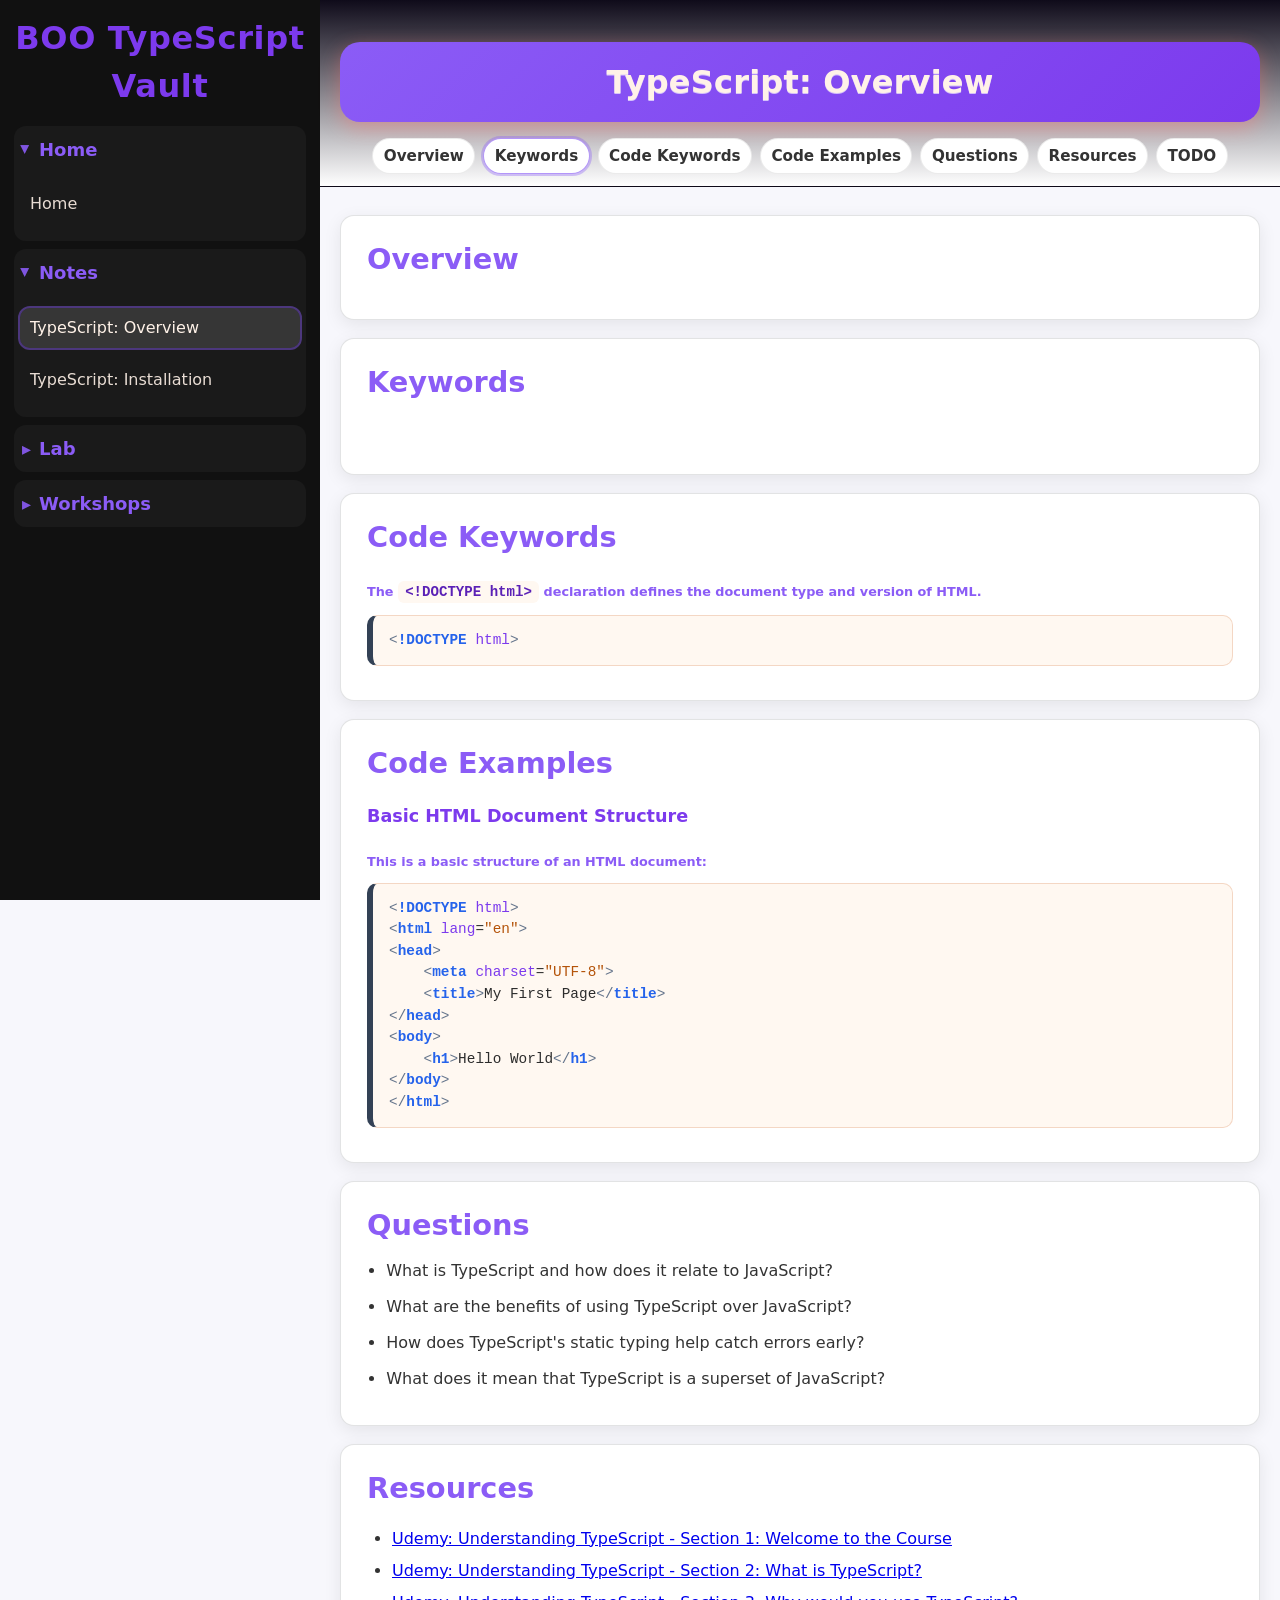
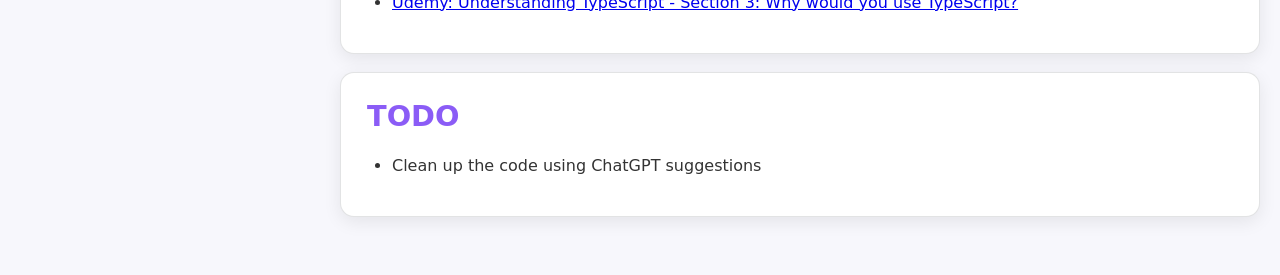
==== python-notes/python-overview.html @ 7968bb0e "init" ====
<!doctype html>
<html lang="en">

<head>
  <meta charset="UTF-8" />
  <meta name="viewport" content="width=device-width, initial-scale=1.0" />
  <style>
    body {
      background: #f7f7fc;
    }

    #sidebar-mount {
      background: #111;
    }
  </style>
  <meta name="description" content="TypeScript Overview Study Guide" />
  <link rel="stylesheet" href="../assets/style.css" />
  <title>TypeScript: Overview</title>
</head>

<body data-page="overview">
  <a class="skip-link" href="#overview">Skip to content</a>
  <header class="topic-bar">
    <div class="topic-bar__title">
      <button class="nav-toggle" type="button" aria-controls="sidebar-mount" aria-expanded="false">
        ☰ <span class="sr-only">Menu</span>
      </button>
      <h1>TypeScript: Overview</h1>
    </div>

    <nav class="quick-links" aria-label="On this page">
      <a href="#overview">Overview</a>
      <a href="#keywords">Keywords</a>
      <a href="#code-keywords">Code Keywords</a>
      <a href="#code-examples">Code Examples</a>
      <a href="#questions">Questions</a>
      <a href="#resources">Resources</a>
      <a href="#todo">TODO</a>
    </nav>
  </header>
  <div id="sidebar-mount"></div>

  <main class="content">
    <!-- Overview -->
    <section id="overview">
      <h2>Overview</h2>
      <ul>


      </ul>
    </section>

    <!-- Keywords -->
    <section id="keywords">
      <h2>Keywords</h2>
      <dl>

      </dl>
    </section>

    <!-- Code Keywords -->
    <section id="code-keywords">
      <h2>Code Keywords</h2>
      <p class="code-note">The <code>&lt;!DOCTYPE html&gt;</code> declaration defines the document type and version of
        HTML.</p>
      <pre><code><span class="code-bracket">&lt;</span><span class="code-keyword">!DOCTYPE</span> <span class="code-doctype">html</span><span class="code-bracket">&gt;</span></code></pre>
    </section>

    <!-- Code Examples -->
    <section id="code-examples">
      <h2>Code Examples</h2>
      <h3>Basic HTML Document Structure</h3>
      <p class="code-note">This is a basic structure of an HTML document:</p>
      <pre><code><span class="code-bracket">&lt;</span><span class="code-keyword">!DOCTYPE</span> <span class="code-doctype">html</span><span class="code-bracket">&gt;</span>
<span class="code-bracket">&lt;</span><span class="code-tag-name">html</span> <span class="code-attr">lang</span>=<span class="code-value">"en"</span><span class="code-bracket">&gt;</span>
<span class="code-bracket">&lt;</span><span class="code-tag-name">head</span><span class="code-bracket">&gt;</span>
    <span class="code-bracket">&lt;</span><span class="code-tag-name">meta</span> <span class="code-attr">charset</span>=<span class="code-value">"UTF-8"</span><span class="code-bracket">&gt;</span>
    <span class="code-bracket">&lt;</span><span class="code-tag-name">title</span><span class="code-bracket">&gt;</span>My First Page<span class="code-bracket">&lt;/</span><span class="code-tag-name">title</span><span class="code-bracket">&gt;</span>
<span class="code-bracket">&lt;/</span><span class="code-tag-name">head</span><span class="code-bracket">&gt;</span>
<span class="code-bracket">&lt;</span><span class="code-tag-name">body</span><span class="code-bracket">&gt;</span>
    <span class="code-bracket">&lt;</span><span class="code-tag-name">h1</span><span class="code-bracket">&gt;</span>Hello World<span class="code-bracket">&lt;/</span><span class="code-tag-name">h1</span><span class="code-bracket">&gt;</span>
<span class="code-bracket">&lt;/</span><span class="code-tag-name">body</span><span class="code-bracket">&gt;</span>
<span class="code-bracket">&lt;/</span><span class="code-tag-name">html</span><span class="code-bracket">&gt;</span></code></pre>
    </section>

    <!-- Questions  -->
    <section id="questions">
      <h2>Questions</h2>
      <ul class="question-list">
        <li>What is TypeScript and how does it relate to JavaScript?</li>
        <li>What are the benefits of using TypeScript over JavaScript?</li>
        <li>How does TypeScript's static typing help catch errors early?</li>
        <li>What does it mean that TypeScript is a superset of JavaScript?</li>
      </ul>
    </section>

    <!--Resources -->
    <section id="resources">
      <h2>Resources</h2>
      <ul>
        <li>
          <a target="_blank" rel="noopener noreferrer"
            href="https://www.udemy.com/course/understanding-typescript/learn/lecture/17751414#content">
            Udemy: Understanding TypeScript - Section 1: Welcome to the Course</a>
        </li>
        <li>
          <a target="_blank" rel="noopener noreferrer"
            href="https://www.udemy.com/course/understanding-typescript/learn/lecture/17751414#content">
            Udemy: Understanding TypeScript - Section 2: What is TypeScript?</a>
        </li>
        <li>
          <a target="_blank" rel="noopener noreferrer"
            href="https://www.udemy.com/course/understanding-typescript/learn/lecture/17751414#content">
            Udemy: Understanding TypeScript - Section 3: Why would you use TypeScript?</a>
        </li>
      </ul>
    </section>

    <!-- TODO -->
    <section id="todo">
      <h2>TODO</h2>
      <ul>
        <li>Clean up the code using ChatGPT suggestions</li>
      </ul>
    </section>
  </main>
  <script src="../assets/script.js"></script>
  <script src="../assets/sidebar.js"></script>
  <script src="../assets/nav-toggle.js"></script>
</body>

</html>
---- assets/style.css ----
@import url('https://fonts.googleapis.com/css2?family=Inter:wght@300;400;600;800&display=swap');

/* ========== CSS VARIABLES / THEME ========== */
:root {
  --bg: #f7f7fc;
  --text: #333;
  /* Layout */
  --topic-bar-height: 110px;
  --radius-md: 14px;

  /* Surfaces */
  --border: rgba(17, 24, 39, 0.12);
  --card: #ffffff;
  --shadow: 0 10px 28px rgba(17, 24, 39, 0.08);
  --card-shadow: 0 5px 18px rgba(0, 0, 0, 0.08);

  /* Accents (keep these consistent across UI) */
  --accent-1: #8b5cf6; /* vibrant primary purple */
  --accent-2: #7c3aed; /* deeper contrast purple */
  --accent-3: #1e1b2e; /* midnight violet surface */
  --accent-soft: #0f0b1a; /* deep purple-black background */
  --muted: #a1a1aa; /* neutral soft grey for readability */

  /* Fonts */
  --titles-font-colour: #fff2e8;

  /* Code */
  --code-bg: #fff2e8;
  --code-border: rgba(17, 24, 39, 0.1);
  --code-tag: #2563eb;
  --code-attr: #7c3aed;
  --code-value: #b45309;

  --code-selector: hsl(29, 90%, 49%);
  --code-property: hsl(197, 80%, 16%);
  --code-css-value: #a3e635;
  --code-brace: #c792ea;
  --code-class: #ffd166;
  --code-id: #ef476f;

  /* Sidebar */
  --sidebar-bg: #111;
  --sidebar-text: #fff2e8;

  --sidebar-width: 20rem;
  --content-max: 98rem;

  /* Adjust if your quick links wrap */

  --radius-lg: 20px;

  /* Status */
  --status-complete: #16a34a;
  --status-progress: #f59e0b;
  --status-not: #dc2626;
}

*,
*::before,
*::after {
  box-sizing: border-box;
}

html {
  scroll-behavior: smooth;
}

body {
  margin: 0;
  font-family:
    system-ui,
    -apple-system,
    Segoe UI,
    Roboto,
    Arial,
    sans-serif;
  background: var(--bg);
  color: var(--text);
  line-height: 1.5;
}

section[id] {
  scroll-margin-top: calc(var(--topic-bar-height) + 25px);
}

/* ========== SIDEBAR ========== */

#sidebar-mount {
  position: fixed;
  top: 0;
  left: 0;
  width: var(--sidebar-width);
  height: 100vh;
  background: var(--sidebar-bg);
  z-index: 40; /* below .sidebar (60), above page bg */
}
.sidebar {
  position: fixed;
  top: 0;
  left: 0;
  width: var(--sidebar-width);
  height: 100vh;
  overflow-y: auto;
  padding: 14px;
  background: var(--sidebar-bg);
  color: var(--sidebar-text);
  z-index: 60;
}

.sidebar-title {
  margin: 0 0 1rem;
  font-size: 2rem;
  font-weight: 800;
  letter-spacing: 0.02em;
  text-align: center;
  color: var(--accent-2);
}

/* Collapsible groups */
.nav-group {
  margin: 0.5rem 0;
  border-radius: 12px;
  background: rgba(255, 255, 255, 0.04);
}

.nav-group summary {
  cursor: pointer;
  padding: 10px 8px;
  font-weight: 700;
  border-radius: 10px;
  user-select: none;
  list-style: none;
  color: var(--accent-1);
  font-size: large;
}

.nav-group summary::-webkit-details-marker {
  display: none;
}

.nav-group summary::before {
  content: '▸';
  display: inline-block;
  margin-right: 0.5rem;
  transform: rotate(0deg);
  transition: transform 150ms ease;
  opacity: 0.9;
}

.nav-group[open] summary::before {
  transform: rotate(90deg);
}

.nav-list {
  display: grid;
  gap: 6px;
  padding: 8px 6px 14px;
}

.nav-list a {
  display: block;
  color: var(--sidebar-text);
  text-decoration: none;
  margin: 0.2rem 0;
  padding: 8px 10px;
  border-radius: 10px;
  opacity: 0.9;
}

.nav-list a:hover,
.nav-list a:focus-visible {
  opacity: 1;
  background: rgba(255, 255, 255, 0.08);
  outline: none;
}

/* Current page highlight (sidebar) */
.nav-list a.active-page {
  background: rgba(255, 255, 255, 0.12);
  outline: 2px solid color-mix(in srgb, var(--accent-1) 45%, transparent);
  opacity: 1;
}

/* =========================
   TOPIC BAR (fixed, offset from sidebar)
========================= */
.topic-bar {
  position: fixed;
  top: 0;
  left: var(--sidebar-width);
  right: 0;
  z-index: 50;
  background: linear-gradient(0deg, #ffffff, var(--accent-soft));
  border-bottom: 1px solid rgba(0, 0, 0, 0.06);
  padding: 18px 20px 12px;
}

.topic-bar__inner {
  max-width: var(--content-max);
  margin: 0 auto;
}

.topic-bar__title h1 {
  margin: 0 0 10px;
  text-align: center;
  font-size: 2rem;
  letter-spacing: 0.2px;
  color: var(--titles-font-colour);
  text-shadow: 0 1px 0 rgba(255, 255, 255, 0.65);
  background: linear-gradient(135deg, var(--accent-1), var(--accent-2));
  padding: 16px 22px;
  border-radius: var(--radius-lg);
  box-shadow: 0 6px 20px rgba(255, 107, 107, 0.4);
}

/* Quick links row */
.quick-links {
  display: flex;
  flex-wrap: wrap;
  gap: 8px;
  justify-content: center;
  padding-top: 6px;
}

.quick-links a {
  display: inline-block;
  text-decoration: none;
  border: 1px solid transparent;
  color: var(--text);
  background: #ffffff;
  border: 1px solid rgba(0, 0, 0, 0.08);
  border-radius: 999px;
  padding: 0.35rem 0.65rem;
  font-weight: 600;
  font-size: 0.95rem;
}

.quick-links a:hover,
.quick-links a:focus-visible {
  outline: none;
  border-color: color-mix(in srgb, var(--accent-1) 55%, transparent);
}

.quick-links a.active {
  border-color: color-mix(in srgb, var(--accent-1) 65%, transparent);
  outline: 2px solid color-mix(in srgb, var(--accent-1) 35%, transparent);
}

/* =========================
   MAIN CONTENT (offset for sidebar + fixed header)
========================= */
.content {
  margin-left: var(--sidebar-width);
  margin: 0 auto;
  padding: calc(var(--topic-bar-height) + 10px) 20px 40px;
}

.content > * {
  max-width: var(--content-max);
  margin-left: auto;
  margin-right: auto;
}

.content > section,
.card {
  background: var(--card);
  padding: 22px 26px;
  margin: 18px auto;
  margin-left: calc(var(--sidebar-width));
  border-radius: var(--radius-md);
  box-shadow: var(--card-shadow);
  border-left: 8px solid var(--accent-2);
  border: 1px solid var(--border);
}
section[id] {
  scroll-margin-top: 10px;
}
html {
  scroll-behavior: smooth;
}
html {
  scroll-padding-top: calc(var(--topic-bar-height) + 25px);
}
h2 {
  margin: 0 0 10px;
  font-size: 1.8rem;
  color: var(--accent-1);
}

h3 {
  color: var(--accent-2);
  margin: 18px 0 10px;
  font-size: 1.1rem;
}

p {
  margin: 10px 0;
  color: var(--text);
}

.muted {
  color: var(--muted);
}

ul {
  padding-left: 25px;
}

li {
  margin-bottom: 8px;
}

code {
  background: var(--code-bg);
  padding: 2px 6px;
  border-radius: 6px;
  font-family: Consolas, monospace;
}

pre code {
  display: block;
  padding: 12px;
}

.skip-link {
  position: absolute;
  left: -999px;
  top: 10px;
  background: var(--card);
  color: var(--text);
  padding: 0.5rem 0.75rem;
  border-radius: 10px;
  border: 1px solid var(--border);
  box-shadow: var(--shadow);
  z-index: 9999;
}

.skip-link:focus {
  left: calc(var(--sidebar-width) + 20px);
  z-index: 100;
}

.question-list {
  margin: 0.75rem 0 0;
  padding-left: 1.2rem;
}

.question-list li {
  margin-bottom: 0.75rem;
  line-height: 1.5;
}

/* ===== Progress Legend ===== */

.status-legend {
  margin: 2rem 0;
  padding: 1rem;
  border: 1px solid var(--border, #ccc);
  border-radius: 8px;
  background: #f9f9f9;
}

.legend-list {
  list-style: none;
  padding: 0;
  margin: 0.75rem 0 0;
  display: grid;
  gap: 0.5rem;
}

.legend-list li {
  display: flex;
  align-items: center;
  margin-bottom: 0.5rem;
}

.legend-dot {
  width: 12px;
  height: 12px;
  border-radius: 999px;
  margin-right: 0.6rem;
  flex: 0 0 auto;
}

.track-item {
  padding: 1.05rem 1.4rem;
  border-left: 10px solid;
  border-radius: 12px;
  background: var(--card);
  border: 8px solid var(--border);
  box-shadow: 0 6px 18px rgba(17, 24, 39, 0.06);
  margin-bottom: 1.1rem;
}

/* Status colors */

.track-item[data-status='complete'] {
  border-left-color: var(--status-complete);
}

.track-item[data-status='in-progress'] {
  border-left-color: var(--status-progress);
}

.track-item[data-status='not-started'] {
  border-left-color: var(--status-not);
}

.legend-dot.complete {
  background: var(--status-complete);
}

.legend-dot.in-progress {
  background: var(--status-progress);
}

.legend-dot.not-started {
  background: var(--status-not);
}

p code {
  background: #f1f5f9;
  color: var(--accent-2);
  padding: 0.15rem 0.4rem;
  border-radius: 6px;
  font-size: 0.88rem;
}

/* Code blocks */
pre {
  background: #fff8f1;
  color: #2c2c2c;
  padding: 0.85rem 1rem;
  border-radius: 10px;
  overflow-x: auto;
  margin: 0.75rem 0;
  border: 1px solid #f4d7c4;
  border-left: 6px solid #f97316;
  border-left: 6px solid #334155;
}

pre code {
  background: transparent;
  padding: 0;
  font-family: Consolas, monospace;
  font-size: 0.9rem;
}

/* Fake HTML syntax highlighting */
.code-tag {
  color: var(--code-tag);
  font-weight: 600;
}

.code-attr {
  color: var(--code-attr);
}

.code-value {
  color: var(--code-value);
}

.code-declaration {
  display: inline-block;
  background: var(--accent-soft);
  color: var(--accent-2);
  padding: 0.4rem 0.75rem;
  border-radius: 8px;
  font-weight: 600;
  border: 1px solid color-mix(in srgb, var(--accent-1) 25%, transparent);
  letter-spacing: 0.3px;
}

pre code {
  background: transparent;
}

.code-keyword {
  color: #2563eb;
  font-weight: 600;
}

.code-doctype {
  color: #7c3aed;
  font-weight: 500;
}

.code-bracket {
  color: #64748b;
}

.code-tag-name {
  color: #2563eb;
  font-weight: 600;
}

.code-note {
  margin: 1.4rem 0 0.4rem;
  font-weight: 600;
  font-size: 0.8rem;
  color: var(--accent-1);
}

p code,
li > code,
.code-note code {
  background: #fff8f1;
  color: #5b21b6;
  padding: 0.2rem 0.45rem;
  border-radius: 6px;
  font-weight: 600;
}

.code-comment {
  color: #6b7280; /* muted grey */
  font-style: italic;
}
/* =========================
   Definition Lists (Grid Version)
   ========================= */

dl {
  display: grid;
  grid-template-columns: 160px 1fr;
  gap: 0.5rem 1.5rem;
  margin: 1.5rem 0;
}

dt {
  font-weight: 600;
  color: var(--accent);
  align-self: start;
}

dd {
  margin: 0;
  color: var(--text);
}

/*Lab Content*/
.lab-content {
  margin-left: var(--sidebar-width);
  padding: calc(var(--topic-bar-height) + 10px) 10px 10px;
}

.lab-footer {
  margin-left: var(--sidebar-width);
  border-left: 10px solid var(--accent-2);
  padding: 10px;
}

.nav-list a,
.quick-links a,
.track-item {
  transition: all 0.2s ease;
}

/* Screen-reader only utility */
.sr-only {
  position: absolute;
  width: 1px;
  height: 1px;
  padding: 0;
  margin: -1px;
  overflow: hidden;
  clip: rect(0, 0, 0, 0);
  white-space: nowrap;
  border: 0;
}

.nav-toggle {
  visibility: hidden; /* hidden by default, shown on mobile */
}

/* =========================
   MOBILE
========================= */
@media (max-width: 900px) {
  :root {
    --topic-bar-height: 130px; /* quick links wrap more on small screens */
  }

  .topic-bar__title h1 {
    font-size: 1.8rem;
  }

  .sidebar {
    position: static;
    /*position: sticky;
    width: 25%;
    height: auto;
    z-index: 70;*/
    width: 100%;
    height: 100%;
  }

  .topic-bar {
    position: sticky;
    top: 0;
    left: 0;
    z-index: 50;
    background: linear-gradient(0deg, #ffffff, var(--accent-soft));
    border-bottom: 1px solid var(--border);
    padding: 12px 16px;
  }
  .content {
    margin-left: 0;
    padding-top: 10px;
  }

  .content > section,
  .card {
    margin-left: 0;
  }

  .skip-link:focus {
    left: 20px;
  }

  /* Backdrop */
  .sidebar-backdrop {
    position: fixed;
    inset: 0;
    background: rgba(0, 0, 0, 0.45);
    opacity: 0;
    pointer-events: none;
    transition: opacity 200ms ease;
    z-index: 70;
  }

  /* Keep sidebar mount painted to avoid flashes, but make it a drawer */
  #sidebar-mount {
    position: fixed;
    top: 0;
    left: 0;
    width: min(86vw, 340px);
    height: 100vh;
    background: var(--sidebar-bg);
    z-index: 80;
    transform: translateX(-105%);
    transition: transform 200ms ease;
  }

  /* Toggle button */
  .nav-toggle {
    position: absolute;
    left: 12px;
    top: 12px;
    border: 1px solid rgba(0, 0, 0, 0.12);
    background: #fff;
    border-radius: 12px;
    padding: 10px 12px;
    font-weight: 800;
    cursor: pointer;
    visibility: visible;
  }

  /* Open state */
  body.nav-open #sidebar-mount {
    transform: translateX(0);
  }
  body.nav-open .sidebar-backdrop {
    opacity: 1;
    pointer-events: auto;
  }

  /* Optional: stop page scrolling when drawer open */
  body.nav-open {
    overflow: hidden;
  }
}
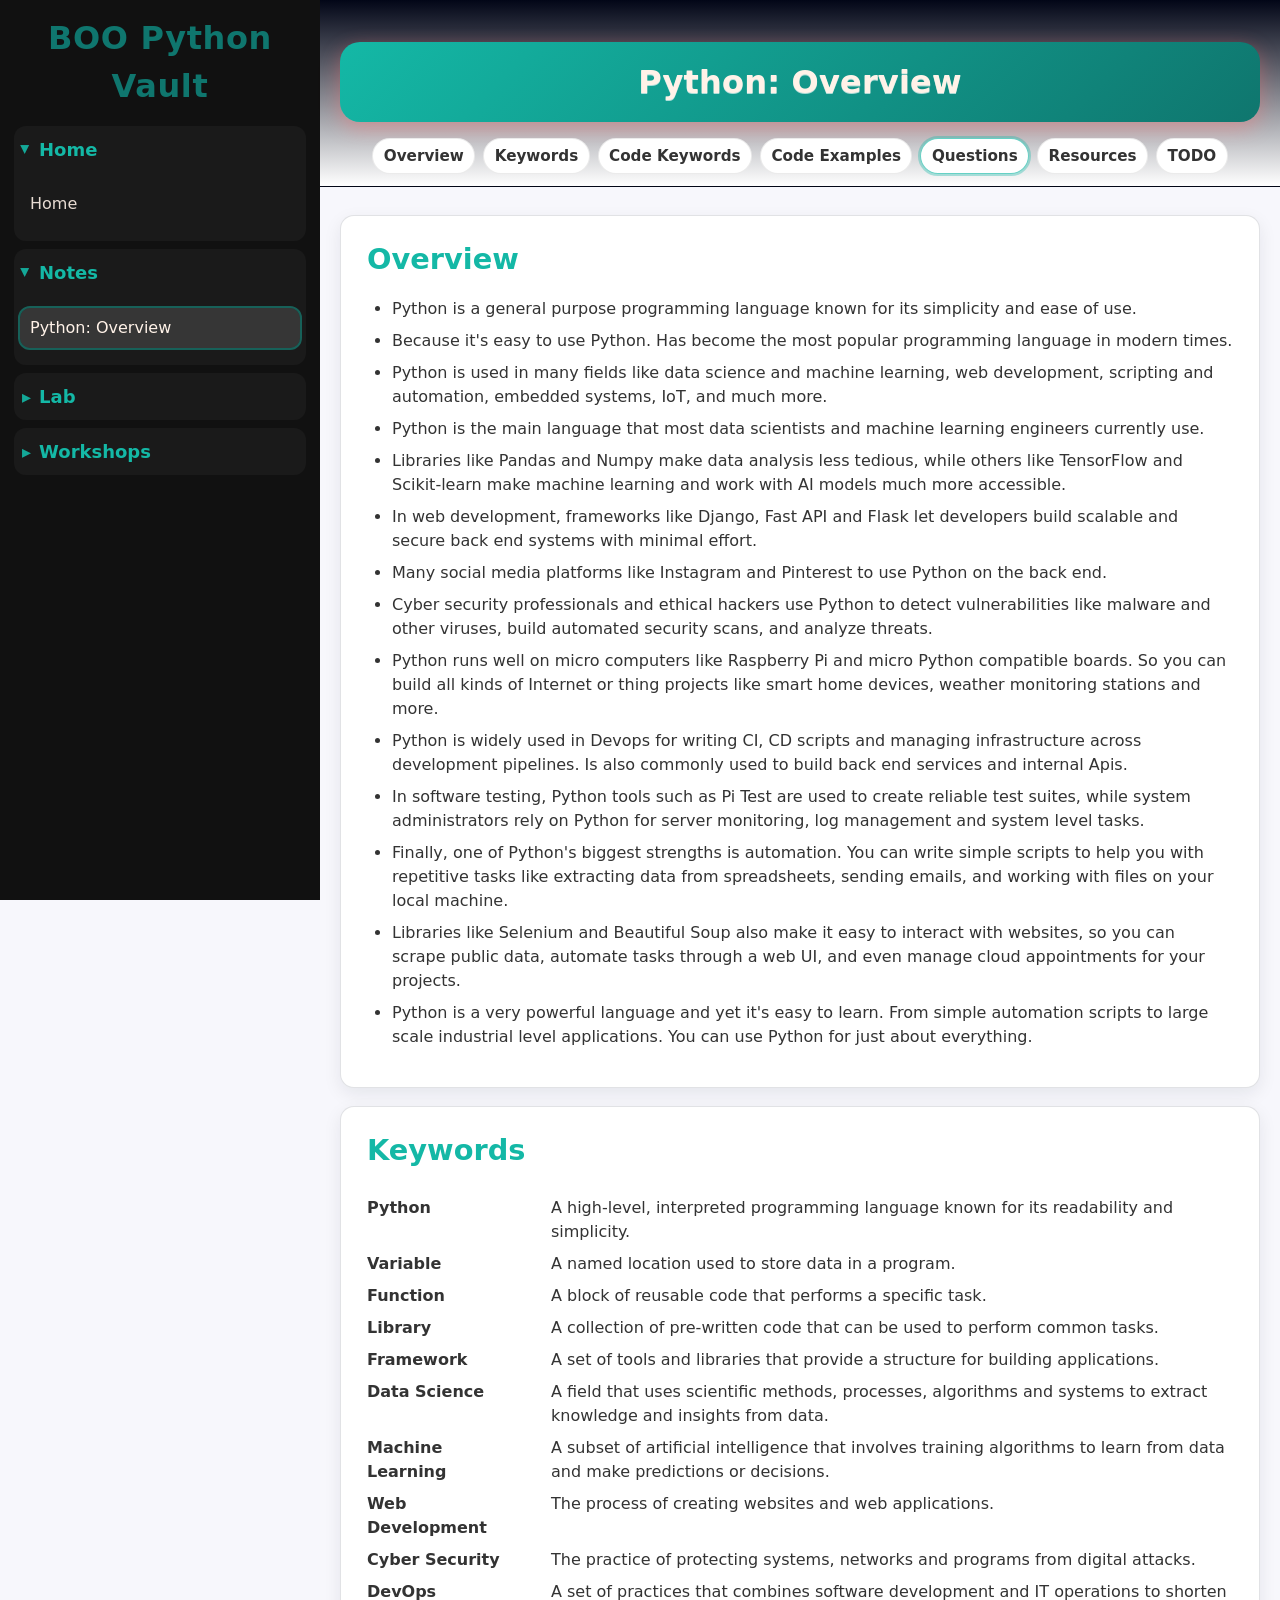
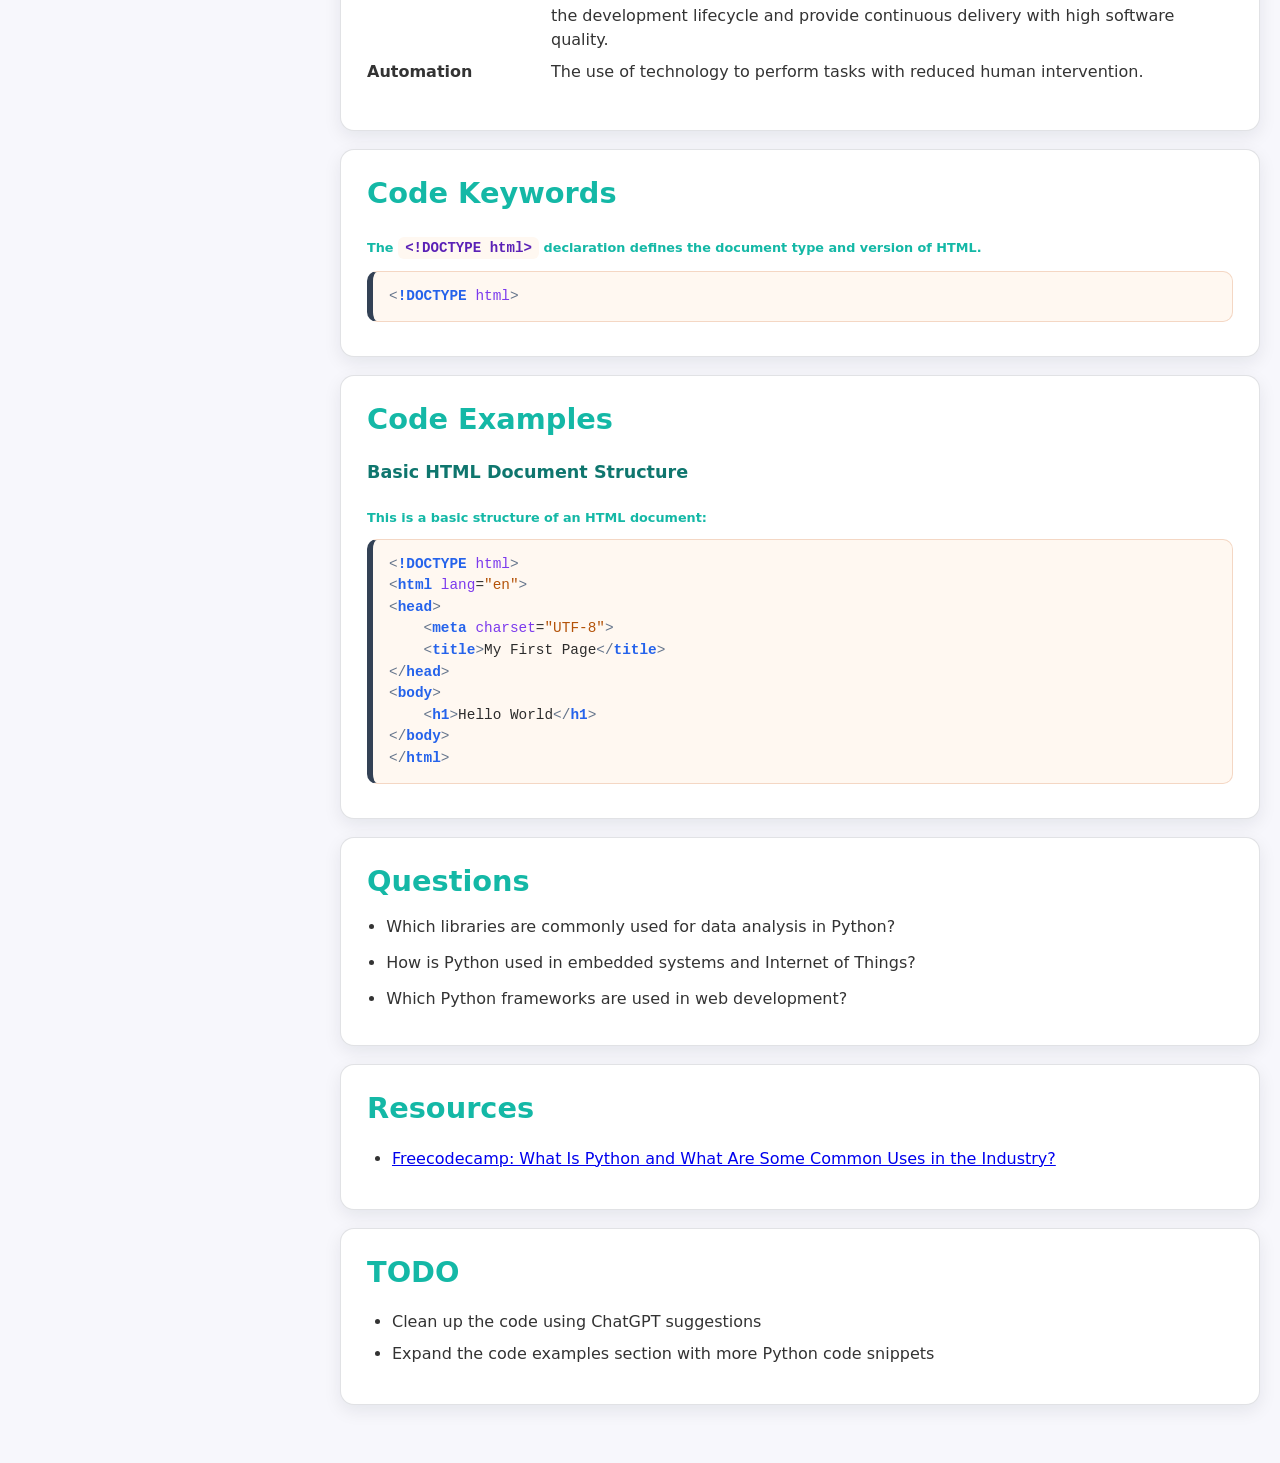
==== commit cdb457ad: "feat: update sidebar and HTML files for Python content; add new Python installation page and enhance" ====
--- a/python-notes/python-overview.html
+++ b/python-notes/python-overview.html
@@ -13,9 +13,9 @@
       background: #111;
     }
   </style>
-  <meta name="description" content="TypeScript Overview Study Guide" />
+  <meta name="description" content="Python Overview Study Guide" />
   <link rel="stylesheet" href="../assets/style.css" />
-  <title>TypeScript: Overview</title>
+  <title>Python: Overview</title>
 </head>
 
 <body data-page="overview">
@@ -25,7 +25,7 @@
       <button class="nav-toggle" type="button" aria-controls="sidebar-mount" aria-expanded="false">
         ☰ <span class="sr-only">Menu</span>
       </button>
-      <h1>TypeScript: Overview</h1>
+      <h1>Python: Overview</h1>
     </div>
 
     <nav class="quick-links" aria-label="On this page">
@@ -46,16 +46,64 @@
       <h2>Overview</h2>
       <ul>
 
-
-      </ul>
+<li>Python is a general purpose programming language known for its simplicity and ease of use. </li>
+<li>Because it's easy to use Python. Has become the most popular programming language in modern times. </li>
+<li>Python is used in many fields like data science and machine learning, web development, scripting and automation,
+  embedded systems, IoT, and much more. </li>
+<li>Python is the main language that most data scientists and machine learning engineers currently use. </li>
+<li>Libraries like Pandas and Numpy make data analysis less tedious, while others like TensorFlow and Scikit-learn make
+  machine learning and work with AI models much more accessible. </li>
+<li>In web development, frameworks like Django, Fast API and Flask let developers build scalable and secure back end
+  systems with minimal effort. </li>
+<li>Many social media platforms like Instagram and Pinterest to use Python on the back end. </li>
+<li>Cyber security professionals and ethical hackers use Python to detect vulnerabilities like malware and other
+  viruses, build automated security scans, and analyze threats. </li>
+<li>Python runs well on micro computers like Raspberry Pi and micro Python compatible boards. So you can build all kinds
+  of Internet or thing projects like smart home devices, weather monitoring stations and more. </li>
+<li>Python is widely used in Devops for writing CI, CD scripts and managing infrastructure across development pipelines.
+  Is also commonly used to build back end services and internal Apis. </li>
+<li>
+  In software testing, Python tools such as Pi Test are used to create reliable test suites, while system administrators
+  rely on Python for server monitoring, log management and system level tasks. </li>
+<li>Finally, one of Python's biggest strengths is automation. You can write simple scripts to help you with repetitive
+  tasks like extracting data from spreadsheets, sending emails, and working with files on your local machine. </li>
+<li>Libraries like Selenium and Beautiful Soup also make it easy to interact with websites, so you can scrape public
+  data, automate tasks through a web UI, and even manage cloud appointments for your projects. </li>
+<li>Python is a very powerful language and yet it's easy to learn. From simple automation scripts to large scale
+  industrial level applications. You can use Python for just about everything. </li>
+</ul>
     </section>
 
     <!-- Keywords -->
     <section id="keywords">
       <h2>Keywords</h2>
       <dl>
-
-      </dl>
+        <dt>Python</dt>
+        <dd>A high-level, interpreted programming language known for its readability and simplicity.</dd>
+        <dt>Variable</dt>
+        <dd>A named location used to store data in a program.</dd>
+        <dt>Function</dt>
+        <dd>A block of reusable code that performs a specific task.</dd>
+        <dt>Library</dt>
+        <dd>A collection of pre-written code that can be used to perform common tasks.</dd>
+        <dt>Framework</dt>
+        <dd>A set of tools and libraries that provide a structure for building applications.</dd>
+        <dt>Data Science</dt>
+        <dd>A field that uses scientific methods, processes, algorithms and systems to extract knowledge and insights from data.
+        </dd>
+        <dt>Machine Learning</dt>
+        <dd>A subset of artificial intelligence that involves training algorithms to learn from data and make predictions or
+          decisions.</dd>
+        <dt>Web Development</dt>
+        <dd>The process of creating websites and web applications.</dd>
+        <dt>Cyber Security</dt>
+        <dd>The practice of protecting systems, networks and programs from digital attacks.</dd>
+        <dt>DevOps</dt>
+        <dd>A set of practices that combines software development and IT operations to shorten the development lifecycle
+          and provide continuous delivery with high software quality.</dd>
+        <dt>Automation</dt>
+        <dd>The use of technology to perform tasks with reduced human intervention.</dd>
+        </dl>
     </section>
 
     <!-- Code Keywords -->
@@ -87,10 +135,9 @@
     <section id="questions">
       <h2>Questions</h2>
       <ul class="question-list">
-        <li>What is TypeScript and how does it relate to JavaScript?</li>
-        <li>What are the benefits of using TypeScript over JavaScript?</li>
-        <li>How does TypeScript's static typing help catch errors early?</li>
-        <li>What does it mean that TypeScript is a superset of JavaScript?</li>
+<li>Which libraries are commonly used for data analysis in Python? </li>
+<li>How is Python used in embedded systems and Internet of Things? </li>
+<li>Which Python frameworks are used in web development? </li>
       </ul>
     </section>
 
@@ -100,18 +147,8 @@
       <ul>
         <li>
           <a target="_blank" rel="noopener noreferrer"
-            href="https://www.udemy.com/course/understanding-typescript/learn/lecture/17751414#content">
-            Udemy: Understanding TypeScript - Section 1: Welcome to the Course</a>
-        </li>
-        <li>
-          <a target="_blank" rel="noopener noreferrer"
-            href="https://www.udemy.com/course/understanding-typescript/learn/lecture/17751414#content">
-            Udemy: Understanding TypeScript - Section 2: What is TypeScript?</a>
-        </li>
-        <li>
-          <a target="_blank" rel="noopener noreferrer"
-            href="https://www.udemy.com/course/understanding-typescript/learn/lecture/17751414#content">
-            Udemy: Understanding TypeScript - Section 3: Why would you use TypeScript?</a>
+            href="https://www.freecodecamp.org/learn/python-v9/lecture-introduction-to-python/what-is-python-and-what-are-some-common-uses-in-the-industry">
+            Freecodecamp: What Is Python and What Are Some Common Uses in the Industry?</a>
         </li>
       </ul>
     </section>
@@ -121,6 +158,7 @@
       <h2>TODO</h2>
       <ul>
         <li>Clean up the code using ChatGPT suggestions</li>
+        <li>Expand the code examples section with more Python code snippets</li>
       </ul>
     </section>
   </main>
--- a/assets/style.css
+++ b/assets/style.css
@@ -9,17 +9,21 @@
   --radius-md: 14px;
 
   /* Surfaces */
-  --border: rgba(17, 24, 39, 0.12);
+  --border: rgba(15, 23, 42, 0.12);
   --card: #ffffff;
-  --shadow: 0 10px 28px rgba(17, 24, 39, 0.08);
-  --card-shadow: 0 5px 18px rgba(0, 0, 0, 0.08);
-
-  /* Accents (keep these consistent across UI) */
-  --accent-1: #8b5cf6; /* vibrant primary purple */
-  --accent-2: #7c3aed; /* deeper contrast purple */
-  --accent-3: #1e1b2e; /* midnight violet surface */
-  --accent-soft: #0f0b1a; /* deep purple-black background */
-  --muted: #a1a1aa; /* neutral soft grey for readability */
+  --shadow: 0 10px 28px rgba(15, 23, 42, 0.08);
+  --card-shadow: 0 6px 18px rgba(15, 23, 42, 0.08);
+
+  /* Accents */
+  --accent-1: #14b8a6; /* main teal */
+  --accent-2: #0f766e; /* darker teal hover */
+  --accent-3: #0f172a; /* deep slate panels */
+  --accent-soft: #020617; /* dark background */
+
+  /* Supporting */
+  --muted: #94a3b8;
+  --highlight: #22c55e;
+  --warning: #f59e0b;
 
   /* Fonts */
   --titles-font-colour: #fff2e8;
@@ -30,6 +34,9 @@
   --code-tag: #2563eb;
   --code-attr: #7c3aed;
   --code-value: #b45309;
+  --code-variable: #16a34a;
+  --code-number: #5986aa;
+  --code-string: #ce71b2;
 
   --code-selector: hsl(29, 90%, 49%);
   --code-property: hsl(197, 80%, 16%);
@@ -460,6 +467,17 @@
   color: var(--code-value);
 }
 
+.code-variable {
+  color: var(--code-variable);
+}
+
+.code-number {
+  color: var(--code-number);
+}
+
+.code-string {
+  color: var(--code-string);
+}
 .code-declaration {
   display: inline-block;
   background: var(--accent-soft);
